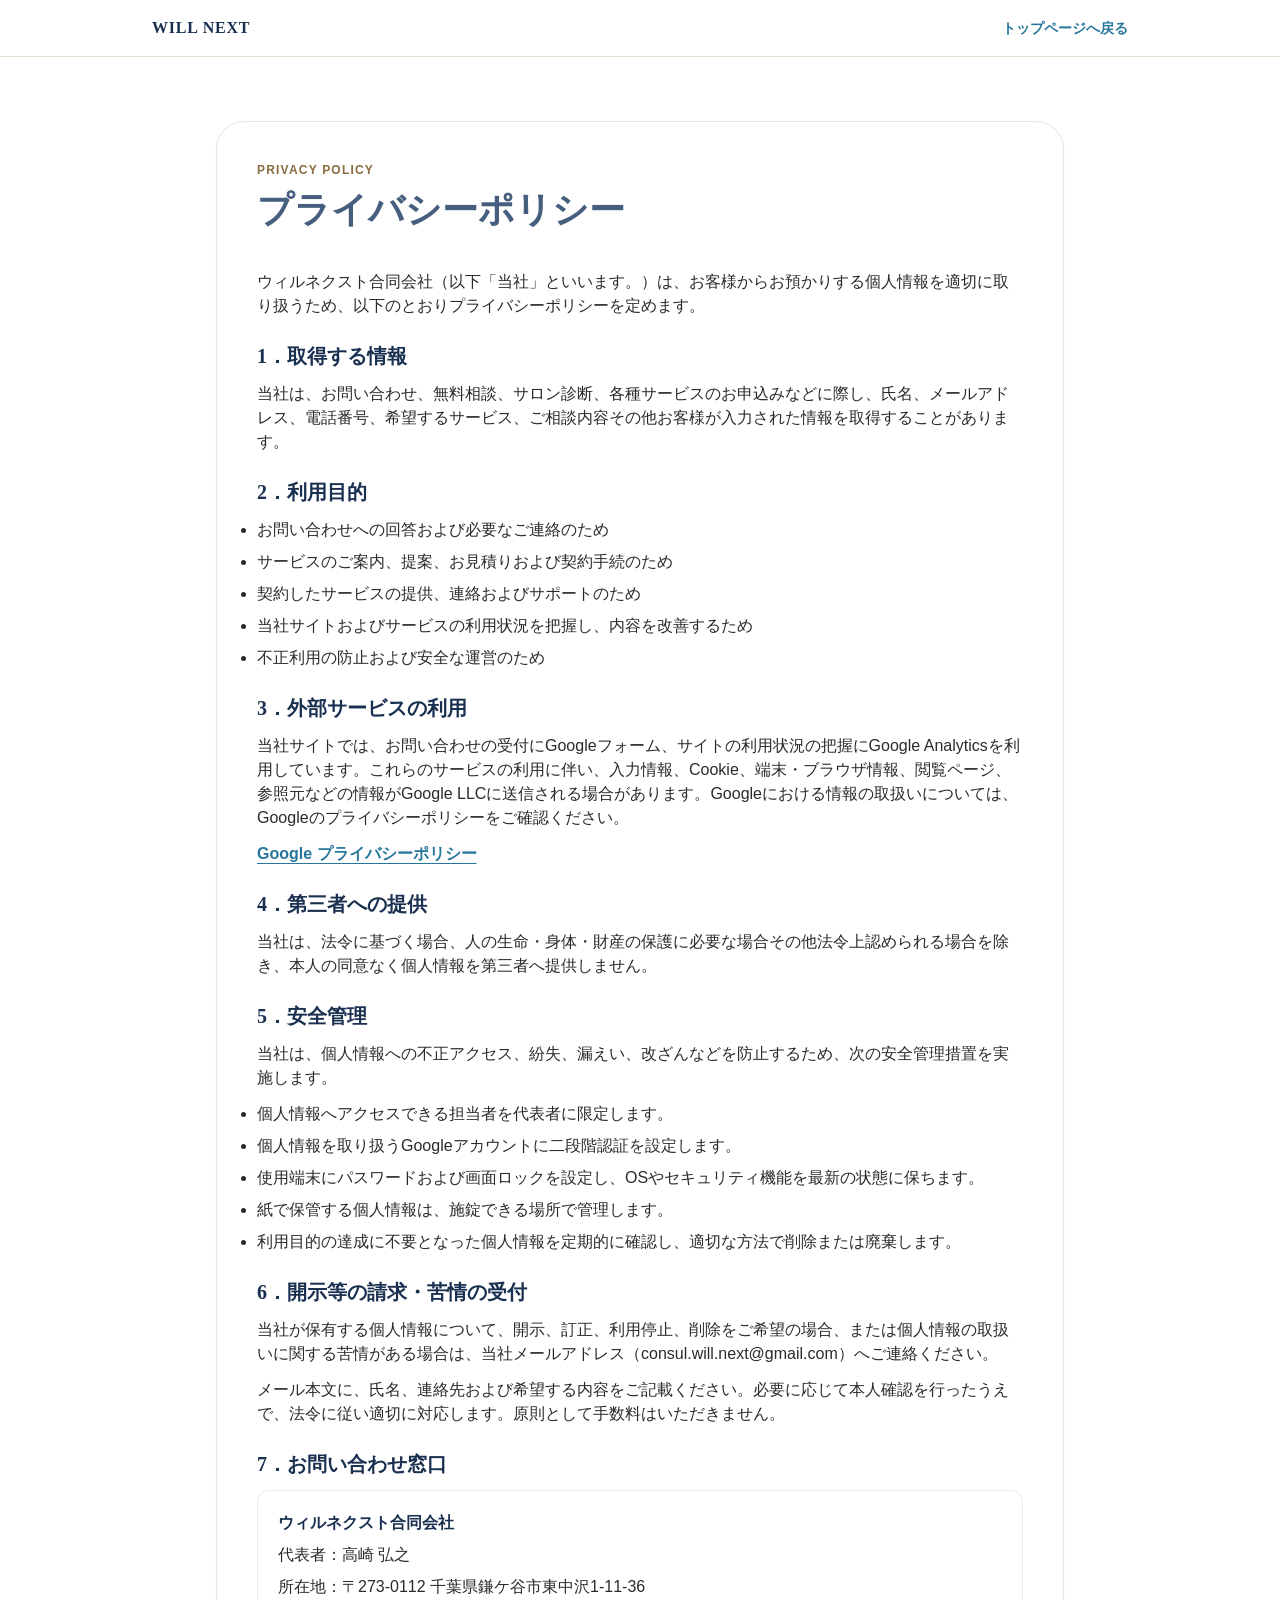
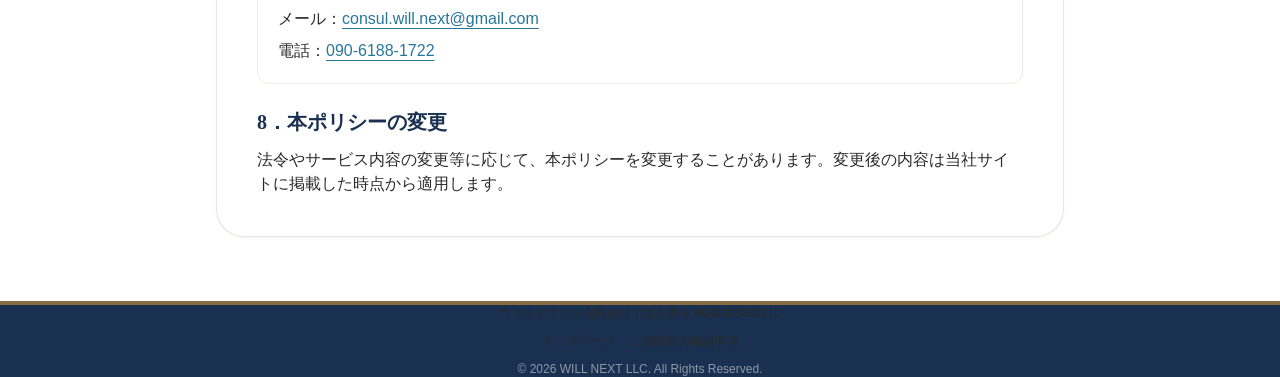
==== privacy-policy/index.html @ a289c55b "会社情報と法務ページを整備" ====
<!DOCTYPE html>
<html lang="ja">
<head>
    <meta charset="UTF-8">
    <meta name="viewport" content="width=device-width, initial-scale=1.0">
    <link rel="canonical" href="https://will-next1.github.io/will-next/privacy-policy/">
    <meta name="description" content="ウィルネクスト合同会社のプライバシーポリシーです。個人情報の取得、利用目的、外部サービスの利用、管理方法についてご案内します。">
    <meta name="theme-color" content="#1A3050">
    <meta name="referrer" content="strict-origin-when-cross-origin">
    <link rel="icon" type="image/png" sizes="192x192" href="../favicon-192.png">
    <link rel="icon" type="image/png" sizes="48x48" href="../favicon-48.png">
    <link rel="apple-touch-icon" sizes="180x180" href="../apple-touch-icon.png">
    <link rel="stylesheet" href="../assets/tailwind.css">
    <link rel="stylesheet" href="../assets/lp.css">
    <title>プライバシーポリシー | ウィルネクスト合同会社</title>
</head>
<body class="bg-[#F7F5F0] text-brand-dark antialiased">
    <header class="bg-white/95 border-b border-brand-accent sticky top-0 z-40">
        <div class="max-w-5xl mx-auto px-4 sm:px-6 py-4 flex items-center justify-between gap-4">
            <a href="../index.html" class="font-serif font-black tracking-wider text-brand-navy">WILL NEXT</a>
            <a href="../index.html" class="text-sm font-semibold text-[#27769B] hover:text-brand-gold transition">トップページへ戻る</a>
        </div>
    </header>

    <main>
        <section class="py-16 sm:py-20">
            <article class="max-w-4xl mx-auto px-4 sm:px-6">
                <div class="rounded-[28px] bg-white border border-brand-accent/70 shadow-sm p-6 sm:p-10 lg:p-12">
                    <p class="text-brand-gold font-bold tracking-widest text-xs uppercase">PRIVACY POLICY</p>
                    <h1 class="mt-3 font-serif text-3xl sm:text-4xl font-bold text-[#465F7E]">プライバシーポリシー</h1>

                    <div class="mt-10 space-y-6 text-sm sm:text-base leading-8 text-brand-dark/85">
                        <p>ウィルネクスト合同会社（以下「当社」といいます。）は、お客様からお預かりする個人情報を適切に取り扱うため、以下のとおりプライバシーポリシーを定めます。</p>

                        <section>
                            <h2 class="font-serif text-xl font-bold text-brand-navy">1．取得する情報</h2>
                            <p class="mt-3">当社は、お問い合わせ、無料相談、サロン診断、各種サービスのお申込みなどに際し、氏名、メールアドレス、電話番号、希望するサービス、ご相談内容その他お客様が入力された情報を取得することがあります。</p>
                        </section>

                        <section>
                            <h2 class="font-serif text-xl font-bold text-brand-navy">2．利用目的</h2>
                            <ul class="mt-3 pl-6 space-y-2" style="list-style-type: disc;">
                                <li>お問い合わせへの回答および必要なご連絡のため</li>
                                <li>サービスのご案内、提案、お見積りおよび契約手続のため</li>
                                <li>契約したサービスの提供、連絡およびサポートのため</li>
                                <li>当社サイトおよびサービスの利用状況を把握し、内容を改善するため</li>
                                <li>不正利用の防止および安全な運営のため</li>
                            </ul>
                        </section>

                        <section>
                            <h2 class="font-serif text-xl font-bold text-brand-navy">3．外部サービスの利用</h2>
                            <p class="mt-3">当社サイトでは、お問い合わせの受付にGoogleフォーム、サイトの利用状況の把握にGoogle Analyticsを利用しています。これらのサービスの利用に伴い、入力情報、Cookie、端末・ブラウザ情報、閲覧ページ、参照元などの情報がGoogle LLCに送信される場合があります。Googleにおける情報の取扱いについては、Googleのプライバシーポリシーをご確認ください。</p>
                            <p class="mt-3"><a href="https://policies.google.com/privacy?hl=ja" target="_blank" rel="noopener noreferrer" class="font-bold text-[#27769B] underline underline-offset-4">Google プライバシーポリシー</a></p>
                        </section>

                        <section>
                            <h2 class="font-serif text-xl font-bold text-brand-navy">4．第三者への提供</h2>
                            <p class="mt-3">当社は、法令に基づく場合、人の生命・身体・財産の保護に必要な場合その他法令上認められる場合を除き、本人の同意なく個人情報を第三者へ提供しません。</p>
                        </section>

                        <section>
                            <h2 class="font-serif text-xl font-bold text-brand-navy">5．安全管理</h2>
                            <p class="mt-3">当社は、個人情報への不正アクセス、紛失、漏えい、改ざんなどを防止するため、次の安全管理措置を実施します。</p>
                            <ul class="mt-3 pl-6 space-y-2" style="list-style-type: disc;">
                                <li>個人情報へアクセスできる担当者を代表者に限定します。</li>
                                <li>個人情報を取り扱うGoogleアカウントに二段階認証を設定します。</li>
                                <li>使用端末にパスワードおよび画面ロックを設定し、OSやセキュリティ機能を最新の状態に保ちます。</li>
                                <li>紙で保管する個人情報は、施錠できる場所で管理します。</li>
                                <li>利用目的の達成に不要となった個人情報を定期的に確認し、適切な方法で削除または廃棄します。</li>
                            </ul>
                        </section>

                        <section>
                            <h2 class="font-serif text-xl font-bold text-brand-navy">6．開示等の請求・苦情の受付</h2>
                            <p class="mt-3">当社が保有する個人情報について、開示、訂正、利用停止、削除をご希望の場合、または個人情報の取扱いに関する苦情がある場合は、当社メールアドレス（consul.will.next@gmail.com）へご連絡ください。</p>
                            <p class="mt-3">メール本文に、氏名、連絡先および希望する内容をご記載ください。必要に応じて本人確認を行ったうえで、法令に従い適切に対応します。原則として手数料はいただきません。</p>
                        </section>

                        <section>
                            <h2 class="font-serif text-xl font-bold text-brand-navy">7．お問い合わせ窓口</h2>
                            <div class="mt-3 rounded-xl bg-[#F7FAFC] border border-brand-accent/60 p-5 space-y-2">
                                <p class="font-bold text-brand-navy">ウィルネクスト合同会社</p>
                                <p>代表者：高崎 弘之</p>
                                <p>所在地：〒273-0112 千葉県鎌ケ谷市東中沢1-11-36</p>
                                <p>メール：<a href="mailto:consul.will.next@gmail.com" class="text-[#27769B] underline underline-offset-4">consul.will.next@gmail.com</a></p>
                                <p>電話：<a href="tel:09061881722" class="text-[#27769B] underline underline-offset-4">090-6188-1722</a></p>
                            </div>
                        </section>

                        <section>
                            <h2 class="font-serif text-xl font-bold text-brand-navy">8．本ポリシーの変更</h2>
                            <p class="mt-3">法令やサービス内容の変更等に応じて、本ポリシーを変更することがあります。変更後の内容は当社サイトに掲載した時点から適用します。</p>
                        </section>
                    </div>
                </div>
            </article>
        </section>
    </main>

    <footer class="bg-brand-navy text-white/85 py-8 border-t-4 border-brand-gold">
        <div class="max-w-5xl mx-auto px-4 sm:px-6 text-center text-xs space-y-3">
            <p>ウィルネクスト合同会社｜法人番号 4040003030210</p>
            <div class="flex flex-wrap justify-center gap-4">
                <a href="../index.html" class="hover:text-brand-gold">トップページ</a>
                <a href="../service-terms/index.html" class="hover:text-brand-gold">ご契約前の確認事項</a>
            </div>
            <p class="text-white/50">© 2026 WILL NEXT LLC. All Rights Reserved.</p>
        </div>
    </footer>
</body>
</html>
---- assets/lp.css ----
:root {
  --navy: #1a3050;
  --blue: #27769b;
  --blue-dark: #1e6382;
  --heading: #465f7e;
  --gold: #8a6c42;
  --gold-dark: #6f532f;
  --accent: #e6dcd0;
  --text: #2a2a2a;
  --muted: #6b7888;
}

html {
  scroll-behavior: smooth;
  scroll-padding-top: 8.5rem;
}

body {
  color: var(--text);
  background: #fff;
}

:focus-visible {
  outline: 3px solid var(--blue);
  outline-offset: 3px;
}

.page-shell {
  min-height: 100vh;
  overflow-x: clip;
  overflow-y: visible;
}

.brand-pattern {
  background-image: url("../images/willnext-firstview-bg.jpg");
  background-size: cover;
  background-position: center;
  background-repeat: no-repeat;
}

.brand-card {
  position: relative;
  overflow: hidden;
  background-image: url("../images/card-bg-blue.jpg");
  background-size: cover;
  background-position: center;
  color: #fff;
  border: 1px solid rgba(255, 255, 255, 0.35);
  box-shadow: 0 18px 48px rgba(26, 48, 80, 0.22);
}

.brand-card::after {
  content: "";
  position: absolute;
  inset: 0;
  background: linear-gradient(135deg, rgba(26, 48, 80, 0.08), rgba(39, 118, 155, 0.16));
  pointer-events: none;
}

.brand-card > * {
  position: relative;
  z-index: 1;
}

.brand-card--light {
  color: var(--text);
  border-color: rgba(209, 222, 232, 0.95);
  box-shadow: 0 14px 38px rgba(26, 48, 80, 0.1);
}

.brand-card--light::after {
  background: rgba(255, 255, 255, 0.66);
}

.brand-card--light > p:first-child {
  color: var(--gold) !important;
}

.brand-card--light h3 {
  color: var(--heading) !important;
}

.brand-card--light p {
  color: #3f5063 !important;
}

.light-info-card {
  background: rgba(255, 255, 255, 0.94);
  border: 1px solid rgba(230, 220, 208, 0.92);
  box-shadow: 0 12px 30px rgba(26, 48, 80, 0.08);
}

.white-card {
  background: #fff;
  border: 1px solid rgba(230, 220, 208, 0.92);
  box-shadow: 0 14px 38px rgba(26, 48, 80, 0.08);
}

.section-label {
  color: var(--gold);
  font-size: 0.75rem;
  font-weight: 700;
  letter-spacing: 0.2em;
}

.section-title {
  color: var(--heading);
}

.hero-title {
  color: var(--heading);
  font-weight: 600 !important;
  letter-spacing: 0.015em;
  line-height: 1.28 !important;
  text-wrap: balance;
}

.hero-lead {
  color: rgba(42, 42, 42, 0.82);
}

.desktop-nav {
  gap: 1.25rem;
  padding: 0.65rem 1rem;
  background: linear-gradient(90deg, rgba(238, 248, 252, 0.72), rgba(255, 255, 255, 0.92), rgba(246, 241, 235, 0.68));
  box-shadow: inset 0 1px 0 rgba(255, 255, 255, 0.9);
}

.desktop-nav > a {
  display: inline-flex;
  align-items: center;
  justify-content: center;
  min-height: 2.35rem;
  border: 1px solid transparent;
  border-radius: 9999px;
  padding: 0.55rem 0.9rem;
  color: var(--heading);
  line-height: 1;
  transition: color 180ms ease, background 180ms ease, border-color 180ms ease, box-shadow 180ms ease, transform 180ms ease;
}

.desktop-nav > a:hover {
  border-color: rgba(39, 118, 155, 0.16);
  background: rgba(255, 255, 255, 0.94);
  color: var(--blue);
  box-shadow: 0 7px 18px rgba(26, 48, 80, 0.09);
  transform: translateY(-1px);
}

.desktop-nav > a:last-child {
  border-color: rgba(138, 108, 66, 0.22);
  background: rgba(255, 255, 255, 0.78);
  color: var(--gold-dark);
}

.desktop-nav > a:last-child:hover {
  border-color: rgba(138, 108, 66, 0.38);
  background: #fff;
  color: var(--gold-dark);
}

.mobile-nav {
  padding: 0.75rem;
}

.mobile-nav > a {
  margin-top: 0.35rem;
  border: 1px solid rgba(209, 222, 232, 0.72);
  border-radius: 0.8rem;
  background: rgba(255, 255, 255, 0.9);
  padding: 0.8rem 0.95rem;
  color: var(--heading);
}

.mobile-nav > a:last-child {
  border-color: rgba(138, 108, 66, 0.24);
  color: var(--gold-dark);
}

.hero-feature-card::after {
  background: rgba(255, 255, 255, 0.78);
}

.hero-feature-card {
  position: absolute;
  box-shadow: 0 14px 34px rgba(26, 48, 80, 0.14);
}

@media (min-width: 1024px) {
  .desktop-nav {
    gap: 2rem;
  }
}

.media-strategy-card::after {
  background: rgba(255, 255, 255, 0.78);
}

.media-strategy-card {
  display: flex;
  flex-direction: column;
}

.media-strategy-card__step {
  background: rgba(255, 255, 255, 0.76);
  border: 1px solid rgba(209, 222, 232, 0.95);
  box-shadow: 0 7px 18px rgba(26, 48, 80, 0.045);
  transition: border-color 180ms ease, box-shadow 180ms ease, transform 180ms ease;
}

.media-strategy-card__step:hover {
  border-color: rgba(39, 118, 155, 0.28);
  box-shadow: 0 10px 24px rgba(26, 48, 80, 0.09);
  transform: translateX(2px);
}

.media-strategy-card__step > p:first-child {
  display: flex;
  align-items: center;
  gap: 0.65rem;
}

.media-strategy-card__step > p:first-child::before {
  content: "";
  width: 2rem;
  height: 2rem;
  flex: 0 0 auto;
  border-radius: 9999px;
  background: linear-gradient(135deg, #eaf7fb, #f7f1e9);
}

.media-strategy-card__logo {
  display: flex;
  justify-content: center;
  align-items: flex-start;
  height: 15.5rem;
  margin-top: 1.25rem;
  overflow: hidden;
}

.media-strategy-card__logo img {
  width: min(21rem, 88%);
  height: auto;
  opacity: 0.72;
  mix-blend-mode: multiply;
  transform: translateY(-2.3rem);
}

.media-cards-grid {
  align-items: stretch;
}

.cta-primary {
  display: inline-flex;
  align-items: center;
  justify-content: center;
  border-radius: 9999px;
  background: var(--blue);
  color: #fff;
  font-weight: 700;
  box-shadow: 0 10px 24px rgba(39, 118, 155, 0.25);
  transition: transform 180ms ease, background 180ms ease, box-shadow 180ms ease;
}

.cta-primary:hover {
  background: var(--blue-dark);
  transform: translateY(-2px);
  box-shadow: 0 14px 28px rgba(39, 118, 155, 0.32);
}

.cta-secondary {
  display: inline-flex;
  align-items: center;
  justify-content: center;
  border-radius: 9999px;
  border: 1px solid rgba(70, 95, 126, 0.28);
  background: rgba(255, 255, 255, 0.92);
  color: var(--heading);
  font-weight: 700;
  transition: border-color 180ms ease, color 180ms ease, transform 180ms ease;
}

.cta-secondary:hover {
  border-color: var(--blue);
  color: var(--blue);
  transform: translateY(-2px);
}

.feature-icon {
  display: inline-flex;
  width: 2.75rem;
  height: 2.75rem;
  align-items: center;
  justify-content: center;
  border-radius: 9999px;
  background: #eef8fc;
  color: var(--blue);
  font-weight: 800;
}

.price-card {
  position: relative;
  display: flex;
  height: 100%;
  flex-direction: column;
  border-radius: 1rem;
  padding: 1.5rem;
}

.price-card--featured {
  border-color: rgba(39, 118, 155, 0.58);
  box-shadow: 0 20px 50px rgba(39, 118, 155, 0.16);
}

.plan-price {
  display: flex;
  align-items: baseline;
  flex-wrap: wrap;
  gap: 0.25rem;
  color: var(--navy);
  font-variant-numeric: tabular-nums;
}

.plan-price__number {
  font-size: clamp(2.2rem, 3.5vw, 2.8rem);
  line-height: 1;
  font-weight: 700;
  letter-spacing: -0.035em;
}

.plan-price__yen {
  margin-left: 0.1rem;
  font-size: 1rem;
  font-weight: 700;
}

.plan-price__tax {
  margin-left: 0.45rem;
  border-radius: 9999px;
  background: #eef8fc;
  color: var(--blue-dark);
  padding: 0.3rem 0.6rem;
  font-size: 0.7rem;
  line-height: 1;
  font-weight: 700;
  letter-spacing: 0.05em;
}

.price-badge {
  display: inline-flex;
  align-items: center;
  border-radius: 9999px;
  background: #eef8fc;
  color: var(--blue);
  padding: 0.35rem 0.75rem;
  font-size: 0.72rem;
  font-weight: 700;
}

.sample-card {
  overflow: hidden;
  border-radius: 1rem;
  background: #fff;
  border: 1px solid rgba(230, 220, 208, 0.92);
  box-shadow: 0 12px 30px rgba(26, 48, 80, 0.08);
  transition: transform 180ms ease, box-shadow 180ms ease;
}

.sample-card:hover {
  transform: translateY(-4px);
  box-shadow: 0 18px 40px rgba(26, 48, 80, 0.15);
}

.sample-button {
  display: block;
  width: 100%;
  cursor: zoom-in;
  background: #f7f9fb;
}

.sample-button img {
  width: 100%;
  aspect-ratio: 4 / 3;
  object-fit: cover;
  object-position: top;
}

.sample-card[hidden] {
  display: none;
}

.filter-button {
  border: 1px solid rgba(70, 95, 126, 0.22);
  border-radius: 9999px;
  background: #fff;
  color: var(--heading);
  padding: 0.55rem 1rem;
  font-size: 0.78rem;
  font-weight: 700;
  transition: all 160ms ease;
}

.filter-button:hover,
.filter-button.is-active {
  border-color: var(--blue);
  background: var(--blue);
  color: #fff;
}

.media-row {
  display: grid;
  gap: 0.75rem;
  grid-template-columns: minmax(7.5rem, 0.8fr) minmax(0, 1.2fr);
  align-items: start;
  padding: 1rem 0;
  border-bottom: 1px solid rgba(230, 220, 208, 0.82);
}

.media-row:last-child {
  border-bottom: 0;
}

.media-list-card {
  background:
    radial-gradient(circle at 92% 4%, rgba(39, 118, 155, 0.09), transparent 28%),
    linear-gradient(155deg, rgba(255, 255, 255, 0.98), rgba(247, 251, 253, 0.96));
  border-color: rgba(209, 222, 232, 0.95);
  box-shadow: 0 18px 46px rgba(26, 48, 80, 0.11);
}

.media-list-card__header {
  margin-bottom: 0.8rem;
  padding: 0.1rem 0.2rem 0.7rem;
}

.media-list-card .media-row {
  grid-template-columns: minmax(9.5rem, 0.8fr) minmax(0, 1.2fr);
  margin-top: 0.65rem;
  border: 1px solid rgba(209, 222, 232, 0.82);
  border-radius: 0.9rem;
  background: rgba(255, 255, 255, 0.78);
  padding: 0.9rem 1rem;
  box-shadow: 0 7px 18px rgba(26, 48, 80, 0.045);
  transition: border-color 180ms ease, box-shadow 180ms ease, transform 180ms ease;
}

.media-list-card .media-row:hover {
  border-color: rgba(39, 118, 155, 0.28);
  box-shadow: 0 10px 24px rgba(26, 48, 80, 0.09);
  transform: translateX(2px);
}

.media-list-card .media-row h3 {
  display: flex;
  align-items: center;
  gap: 0.65rem;
}

.media-list-card .media-row h3::before {
  content: "";
  display: inline-flex;
  width: 2rem;
  height: 2rem;
  flex: 0 0 auto;
  align-items: center;
  justify-content: center;
  border-radius: 9999px;
  background: linear-gradient(135deg, #eaf7fb, #f7f1e9);
}

.comparison-table th,
.comparison-table td {
  padding: 0.85rem 0.75rem;
  border-bottom: 1px solid rgba(230, 220, 208, 0.88);
  vertical-align: top;
}

.comparison-table th {
  color: var(--heading);
  font-weight: 700;
}

.faq-item {
  border: 1px solid rgba(230, 220, 208, 0.92);
  border-radius: 0.9rem;
  background: #fff;
  overflow: hidden;
}

.faq-item summary {
  list-style: none;
  cursor: pointer;
  padding: 1rem 3rem 1rem 1.1rem;
  color: var(--heading);
  font-weight: 700;
  position: relative;
}

.faq-item summary::-webkit-details-marker {
  display: none;
}

.faq-item summary::after {
  content: "+";
  position: absolute;
  right: 1.1rem;
  top: 50%;
  transform: translateY(-50%);
  color: var(--blue);
  font-size: 1.4rem;
  font-weight: 400;
}

.faq-item[open] summary::after {
  content: "−";
}

.faq-answer {
  border-top: 1px solid rgba(230, 220, 208, 0.75);
  padding: 1rem 1.1rem 1.2rem;
  color: rgba(42, 42, 42, 0.82);
  line-height: 1.9;
}

.image-modal {
  position: fixed;
  inset: 0;
  z-index: 100;
  display: none;
  align-items: center;
  justify-content: center;
  padding: 1rem;
  background: rgba(10, 22, 39, 0.84);
}

.image-modal.is-open {
  display: flex;
}

.image-modal__panel {
  width: min(1100px, 100%);
  max-height: 92vh;
  overflow: auto;
  border-radius: 1rem;
  background: #fff;
  padding: 0.75rem;
  box-shadow: 0 24px 70px rgba(0, 0, 0, 0.3);
}

.image-modal__panel img {
  width: 100%;
  height: auto;
  display: block;
}

.image-modal__close {
  position: fixed;
  top: 1rem;
  right: 1rem;
  width: 2.75rem;
  height: 2.75rem;
  border-radius: 9999px;
  background: #fff;
  color: var(--navy);
  font-size: 1.5rem;
  box-shadow: 0 8px 22px rgba(0, 0, 0, 0.2);
}

@keyframes fade-up {
  from {
    opacity: 0;
    transform: translateY(16px);
  }
  to {
    opacity: 1;
    transform: translateY(0);
  }
}

@media (prefers-reduced-motion: no-preference) {
  .reveal-heading {
    opacity: 0;
    transform: translateY(16px);
  }

  .reveal-heading.is-visible {
    animation: fade-up 0.8s cubic-bezier(0.22, 1, 0.36, 1) both;
  }
}

@media (prefers-reduced-motion: reduce) {
  html {
    scroll-behavior: auto;
  }
}

@media (max-width: 767px) {
  html {
    scroll-padding-top: 6rem;
  }

  .media-row {
    grid-template-columns: 1fr;
  }

  .media-list-card .media-row {
    grid-template-columns: 1fr;
  }

  .comparison-table {
    min-width: 680px;
  }
}

/* Back to top */
.back-to-top {
  position: fixed;
  right: 1.5rem;
  bottom: 1.5rem;
  z-index: 80;
  display: grid;
  width: 3.15rem;
  height: 3.15rem;
  place-items: center;
  border: 1px solid rgba(39, 118, 155, 0.3);
  border-radius: 9999px;
  background: rgba(255, 255, 255, 0.92);
  color: var(--blue);
  font-size: 1.45rem;
  line-height: 1;
  box-shadow: 0 12px 28px rgba(26, 48, 80, 0.16);
  cursor: pointer;
  opacity: 0;
  pointer-events: none;
  transform: translateY(0.75rem);
  transition: opacity 180ms ease, transform 180ms ease, background 180ms ease, box-shadow 180ms ease;
}

.back-to-top.is-visible {
  opacity: 1;
  pointer-events: auto;
  transform: translateY(0);
}

.back-to-top:hover {
  background: #27769b;
  color: #fff;
  box-shadow: 0 16px 32px rgba(39, 118, 155, 0.28);
}

.back-to-top:focus-visible {
  outline: 3px solid rgba(39, 118, 155, 0.38);
  outline-offset: 3px;
}

@media (max-width: 767px) {
  .back-to-top {
    right: 1rem;
    bottom: 1rem;
    width: 2.9rem;
    height: 2.9rem;
  }
}
/* Mobile web-production hero alignment */
@media (max-width: 639px) {
  .web-production-hero-label,
  .web-production-hero-title {
    text-align: center;
  }

  .web-production-hero-title {
    max-width: 11.6em;
    margin-inline: auto;
  }
}
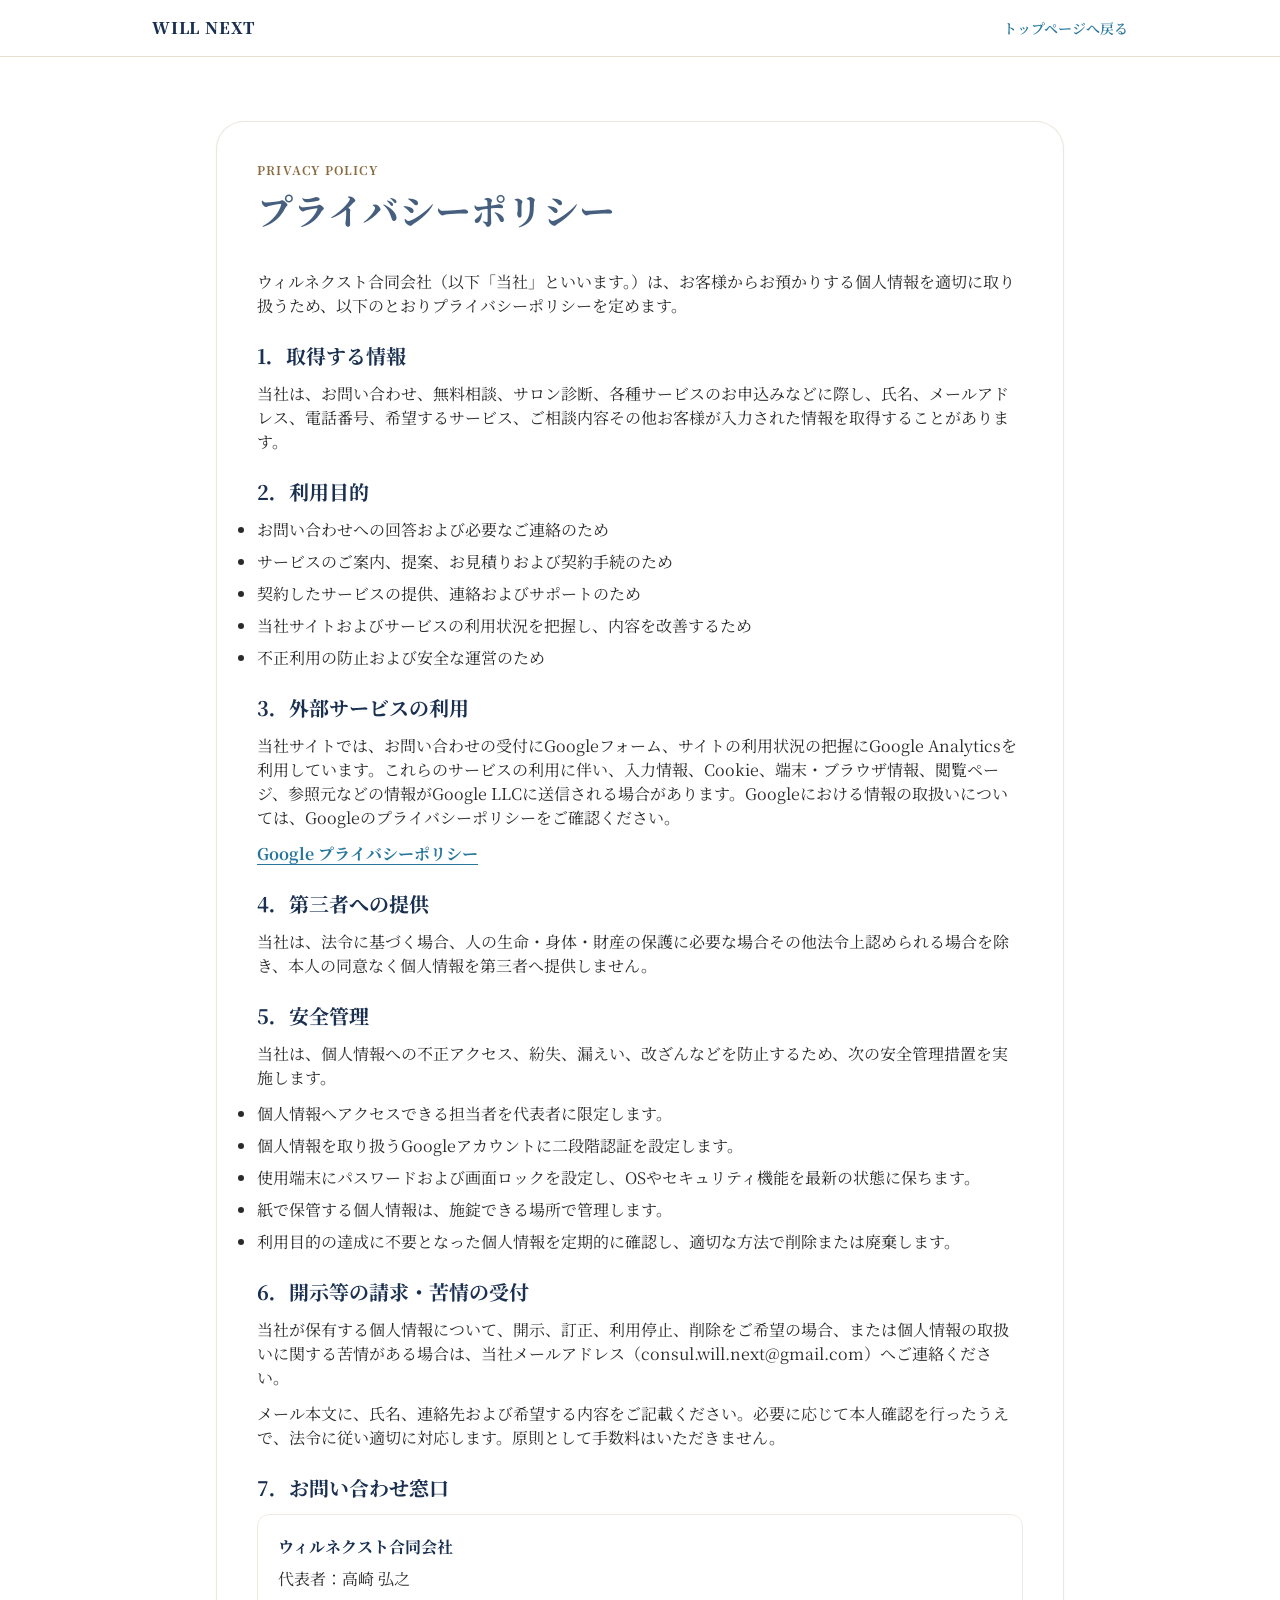
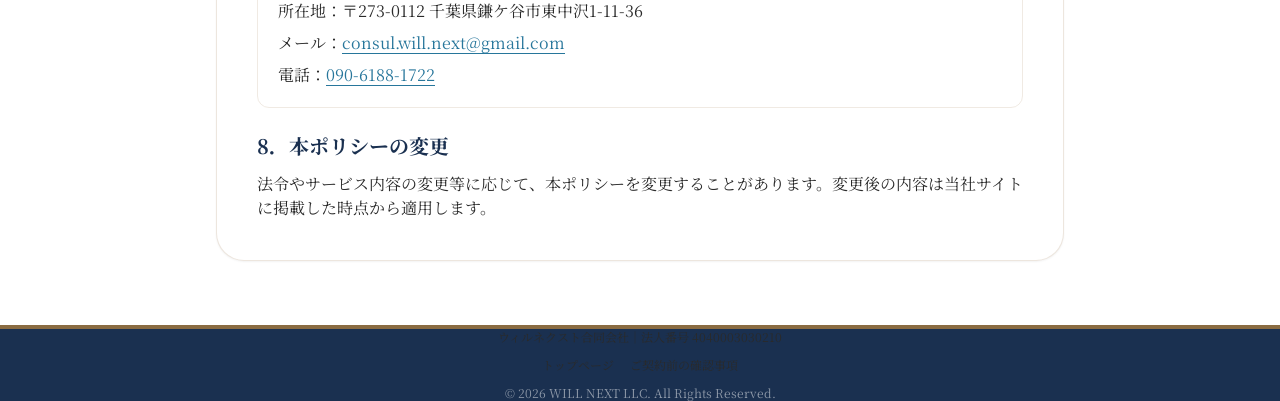
==== commit e34d34c7: "トップページ刷新と全ページの書体・ナビ・計測を整備" ====
--- a/privacy-policy/index.html
+++ b/privacy-policy/index.html
@@ -12,9 +12,12 @@
     <link rel="apple-touch-icon" sizes="180x180" href="../apple-touch-icon.png">
     <link rel="stylesheet" href="../assets/tailwind.css">
     <link rel="stylesheet" href="../assets/lp.css">
+    <link rel="preconnect" href="https://fonts.googleapis.com">
+    <link rel="preconnect" href="https://fonts.gstatic.com" crossorigin>
+    <link href="https://fonts.googleapis.com/css2?family=Noto+Serif+JP:wght@400;700;900&amp;display=swap" rel="stylesheet">
     <title>プライバシーポリシー | ウィルネクスト合同会社</title>
 </head>
-<body class="bg-[#F7F5F0] text-brand-dark antialiased">
+<body class="bg-[#F7F5F0] text-brand-dark font-serif antialiased">
     <header class="bg-white/95 border-b border-brand-accent sticky top-0 z-40">
         <div class="max-w-5xl mx-auto px-4 sm:px-6 py-4 flex items-center justify-between gap-4">
             <a href="../index.html" class="font-serif font-black tracking-wider text-brand-navy">WILL NEXT</a>
--- a/assets/lp.css
+++ b/assets/lp.css
@@ -170,6 +170,7 @@
   background: rgba(255, 255, 255, 0.9);
   padding: 0.8rem 0.95rem;
   color: var(--heading);
+  text-align: center;
 }
 
 .mobile-nav > a:last-child {
@@ -189,6 +190,23 @@
 @media (min-width: 1024px) {
   .desktop-nav {
     gap: 2rem;
+  }
+}
+
+/* Keep the full navigation labels clear of the brand on narrower screens. */
+@media (max-width: 1199px) {
+  .desktop-nav {
+    display: none;
+  }
+
+  [data-mobile-menu-button] {
+    display: inline-flex;
+    align-items: center;
+    justify-content: center;
+  }
+
+  .mobile-nav:not(.hidden) {
+    display: grid;
   }
 }
 
